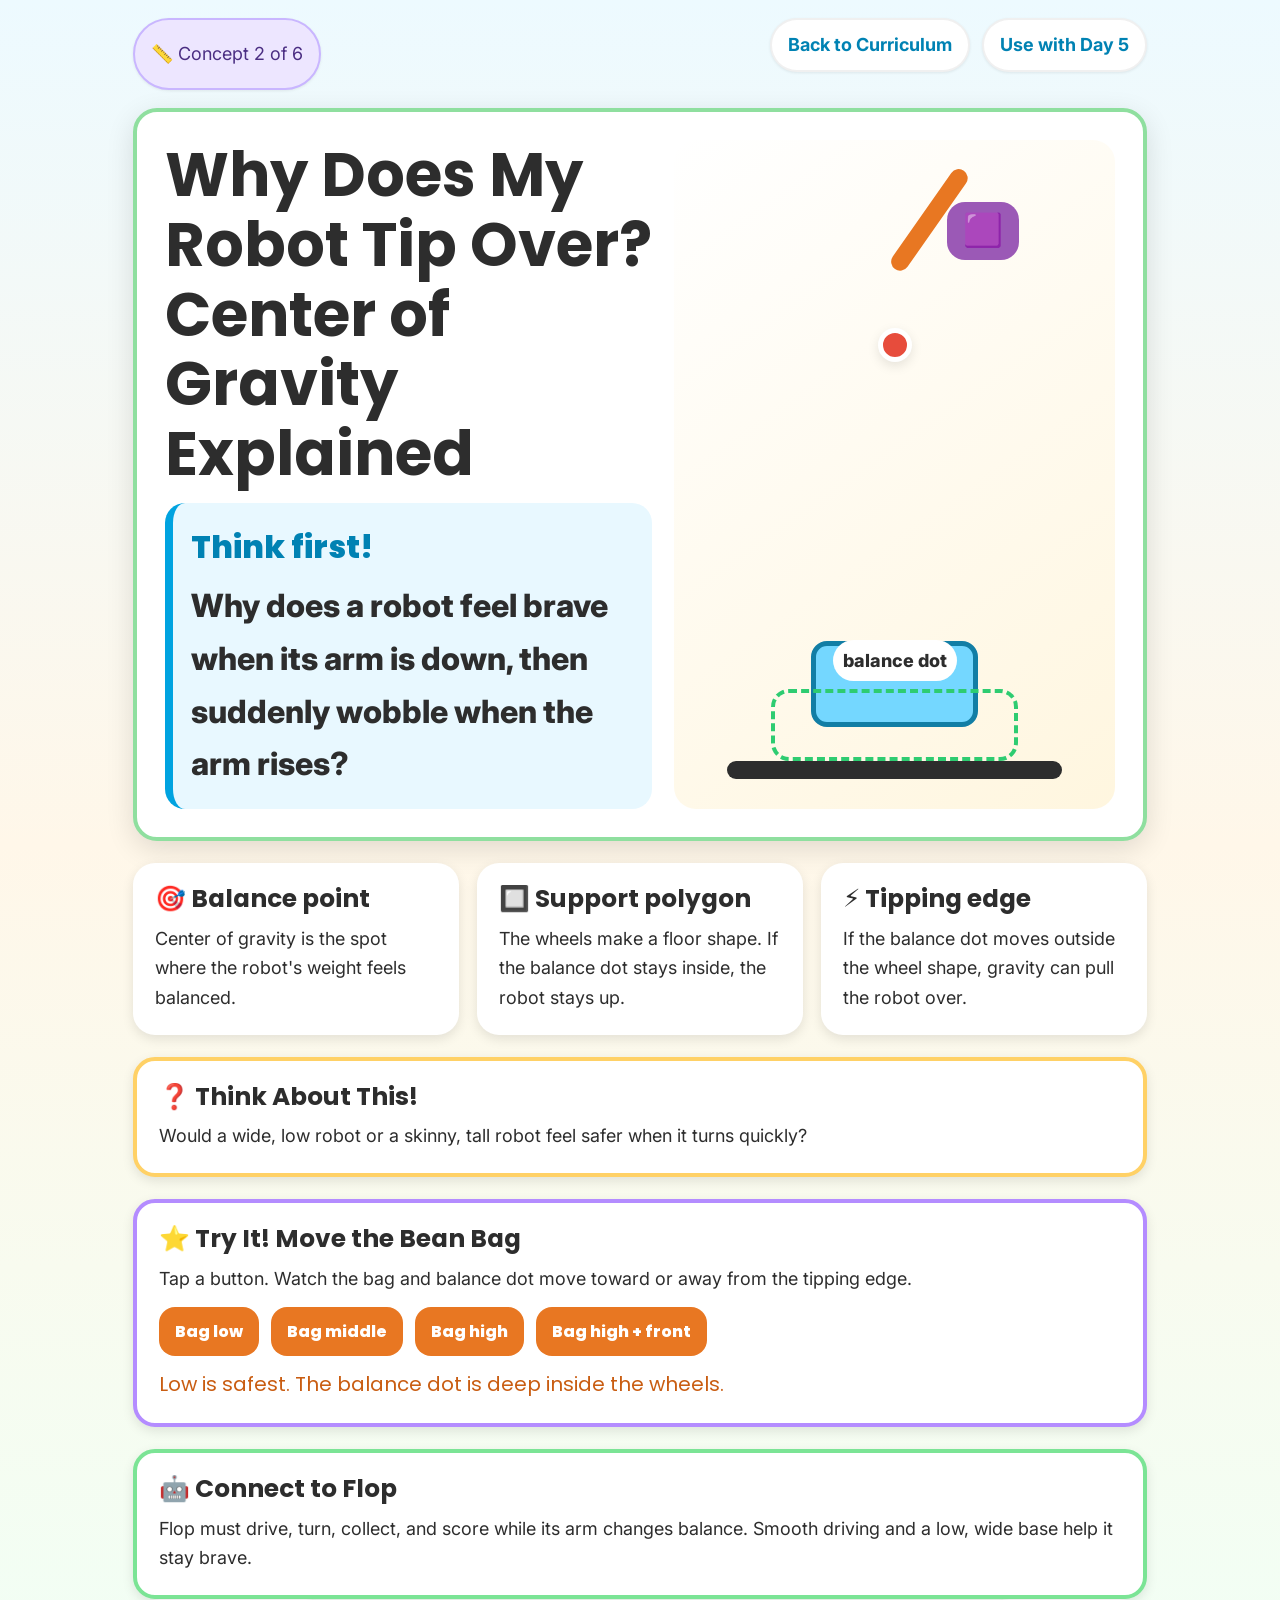
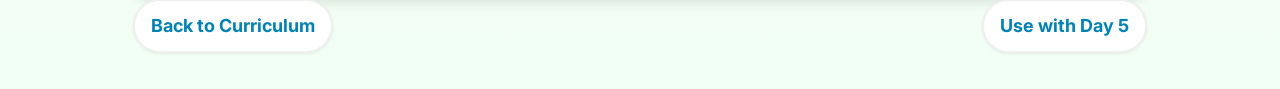
==== concepts/center-of-gravity.html @ 776666e0 "Add 6 custom concept pages (torque, center of gravity, friction, levers, omni wheels, linkages) + 16" ====
<!DOCTYPE html>
<html lang="en">
<head>
  <meta charset="UTF-8">
  <meta name="viewport" content="width=device-width, initial-scale=1.0">
  <title>Why Does My Robot Tip Over? Center of Gravity Explained</title>
  <link rel="preconnect" href="https://fonts.googleapis.com">
  <link rel="preconnect" href="https://fonts.gstatic.com" crossorigin>
  <link href="https://fonts.googleapis.com/css2?family=Inter:wght@400;500;600;700&amp;family=Poppins:wght@600;700;800&amp;display=swap" rel="stylesheet">
  <style>
    :root { --primary:#E87722; --primary-dark:#c95d12; --secondary:#2D2D2D; --accent:#00A3E0; --accent-dark:#0082b3; --success:#2ECC71; --warning:#F39C12; --danger:#E74C3C; --light:#F8F9FA; --light-gray:#E9ECEF; --medium-gray:#6C757D; --dark-gray:#343A40; --white:#FFFFFF; --shadow-sm:0 1px 3px rgba(0,0,0,0.08); --shadow-md:0 4px 12px rgba(0,0,0,0.10); --shadow-lg:0 8px 28px rgba(0,0,0,0.12); --radius-sm:6px; --radius-md:12px; --radius-lg:20px; --font-heading:'Poppins',system-ui,-apple-system,sans-serif; --font-body:'Inter',system-ui,-apple-system,sans-serif; }
    * { box-sizing:border-box; margin:0; padding:0; }
    body { background:linear-gradient(180deg,#edfaff,#fff7e9,#f1fff5); color:var(--secondary); font-family:var(--font-body); font-size:18px; line-height:1.65; min-width:320px; }
    h1,h2,h3 { font-family:var(--font-heading); line-height:1.15; }
    a { color:var(--accent-dark); font-weight:700; }
    .wrap { margin:0 auto; max-width:1050px; padding:18px; }
    .top,.nav { display:flex; flex-wrap:wrap; gap:12px; justify-content:space-between; margin-bottom:18px; }
    .pill,.nav a { align-items:center; background:var(--white); border:2px solid rgba(0,0,0,.06); border-radius:999px; box-shadow:var(--shadow-sm); display:inline-flex; min-height:46px; padding:10px 16px; text-decoration:none; }
    .progress { background:#ede6ff; border-color:#c9b6ff; color:#4b2e83; }
    .hero { background:var(--white); border:4px solid #8fdf9f; border-radius:24px; box-shadow:var(--shadow-lg); display:grid; gap:22px; grid-template-columns:1.05fr .95fr; padding:28px; }
    h1 { font-size:clamp(2rem,6vw,3.8rem); margin-bottom:14px; }
    .hook { background:#e8f8ff; border-left:8px solid var(--accent); border-radius:var(--radius-lg); font-size:clamp(1.3rem,3vw,2rem); font-weight:800; padding:18px; }
    .big-question { color:var(--accent-dark); display:block; font-family:var(--font-heading); margin-bottom:6px; }
    .diagram { background:linear-gradient(145deg,#ffffff,#fff6df); border-radius:22px; min-height:340px; padding:20px; position:relative; }
    .floor { background:#2d2d2d; border-radius:12px; bottom:30px; height:18px; left:12%; position:absolute; right:12%; }
    .support { border:4px dashed var(--success); border-radius:18px; bottom:48px; height:72px; left:22%; position:absolute; right:22%; }
    .bot { background:#74d7ff; border:5px solid #127ea5; border-radius:16px; bottom:82px; height:86px; left:31%; position:absolute; width:38%; }
    .arm { background:var(--primary); border-radius:999px; height:18px; left:50%; position:absolute; top:120px; transform-origin:left center; transform:rotate(-55deg); width:120px; }
    .bag { align-items:center; background:#9b59b6; border-radius:18px; color:white; display:flex; font-size:2rem; height:58px; justify-content:center; left:62%; position:absolute; top:62px; transition:.25s; width:72px; }
    .dot { background:var(--danger); border:5px solid white; border-radius:50%; box-shadow:var(--shadow-md); height:34px; left:50%; position:absolute; top:205px; transform:translate(-50%,-50%); transition:.25s; width:34px; }
    .label { background:white; border-radius:999px; bottom:128px; font-weight:800; left:50%; padding:6px 10px; position:absolute; transform:translateX(-50%); }
    .grid { display:grid; gap:18px; grid-template-columns:repeat(3,1fr); margin-top:22px; }
    .card,.try,.robot,.think { background:var(--white); border-radius:22px; box-shadow:var(--shadow-md); padding:22px; }
    .card h2,.try h2,.robot h2,.think h2 { font-size:1.55rem; margin-bottom:10px; }
    .think { border:4px solid #ffd166; margin-top:22px; }
    .try { border:4px solid #b48cff; margin-top:22px; }
    .robot { border:4px solid #7be495; margin-top:22px; }
    .buttons { display:flex; flex-wrap:wrap; gap:12px; margin-top:14px; }
    button { background:var(--primary); border:0; border-radius:16px; color:white; cursor:pointer; font:800 1rem var(--font-heading); min-height:48px; padding:12px 16px; transition:.2s; }
    button:hover,button:focus { background:var(--primary-dark); transform:translateY(-1px); }
    .status { color:var(--primary-dark); font-family:var(--font-heading); font-size:1.25rem; margin-top:12px; }
    @media (max-width:760px) { .hero,.grid { grid-template-columns:1fr; } .diagram { min-height:310px; } }
    @media print { body { background:white; } .top,.nav,.hero,.card,.try,.robot,.think { box-shadow:none; } .try { break-inside:avoid; } button { display:none; } }
  </style>
</head>
<body>
  <main class="wrap">
    <div class="top"><span class="pill progress">📏 Concept 2 of 6</span><nav class="nav" aria-label="Concept links"><a href="../index.html#curriculum">Back to Curriculum</a><a href="../index.html#builds">Use with Day 5</a></nav></div>
    <section class="hero">
      <div><h1>Why Does My Robot Tip Over? Center of Gravity Explained</h1><p class="hook"><span class="big-question">Think first!</span>Why does a robot feel brave when its arm is down, then suddenly wobble when the arm rises?</p></div>
      <div class="diagram" role="img" aria-label="CSS diagram of a robot base with a support polygon and a red balance dot."><div class="bag" id="bag">🟪</div><div class="arm" id="arm"></div><div class="bot"></div><div class="support"></div><div class="floor"></div><div class="dot" id="dot"></div><div class="label">balance dot</div></div>
    </section>
    <section class="grid">
      <article class="card"><h2>🎯 Balance point</h2><p>Center of gravity is the spot where the robot's weight feels balanced.</p></article>
      <article class="card"><h2>🔲 Support polygon</h2><p>The wheels make a floor shape. If the balance dot stays inside, the robot stays up.</p></article>
      <article class="card"><h2>⚡ Tipping edge</h2><p>If the balance dot moves outside the wheel shape, gravity can pull the robot over.</p></article>
    </section>
    <section class="think"><h2>❓ Think About This!</h2><p>Would a wide, low robot or a skinny, tall robot feel safer when it turns quickly?</p></section>
    <section class="try">
      <h2>⭐ Try It! Move the Bean Bag</h2>
      <p>Tap a button. Watch the bag and balance dot move toward or away from the tipping edge.</p>
      <div class="buttons"><button type="button" data-pos="low">Bag low</button><button type="button" data-pos="middle">Bag middle</button><button type="button" data-pos="high">Bag high</button><button type="button" data-pos="front">Bag high + front</button></div>
      <p class="status" id="status">Low is safest. The balance dot is deep inside the wheels.</p>
    </section>
    <section class="robot"><h2>🤖 Connect to Flop</h2><p>Flop must drive, turn, collect, and score while its arm changes balance. Smooth driving and a low, wide base help it stay brave.</p></section>
    <nav class="nav" aria-label="Bottom links"><a href="../index.html#curriculum">Back to Curriculum</a><a href="../index.html#builds">Use with Day 5</a></nav>
  </main>
  <script>
    const states = {
      low: { bag:['50%','190px'], dot:['50%','218px'], arm:'20deg', text:'Low is safest. The balance dot is deep inside the wheels.' },
      middle: { bag:['57%','124px'], dot:['56%','205px'], arm:'-25deg', text:'Middle is okay, but the dot starts walking toward the edge.' },
      high: { bag:['62%','62px'], dot:['61%','198px'], arm:'-55deg', text:'High is wobblier. Slow turns help.' },
      front: { bag:['72%','58px'], dot:['72%','198px'], arm:'-48deg', text:'Danger zone! The dot is near the edge, so tipping is much easier.' }
    };
    document.querySelectorAll('button[data-pos]').forEach(button => button.addEventListener('click', () => {
      const s = states[button.dataset.pos];
      document.querySelector('#bag').style.left = s.bag[0];
      document.querySelector('#bag').style.top = s.bag[1];
      document.querySelector('#dot').style.left = s.dot[0];
      document.querySelector('#dot').style.top = s.dot[1];
      document.querySelector('#arm').style.transform = 'rotate(' + s.arm + ')';
      document.querySelector('#status').textContent = s.text;
    }));
  </script>
</body>
</html>
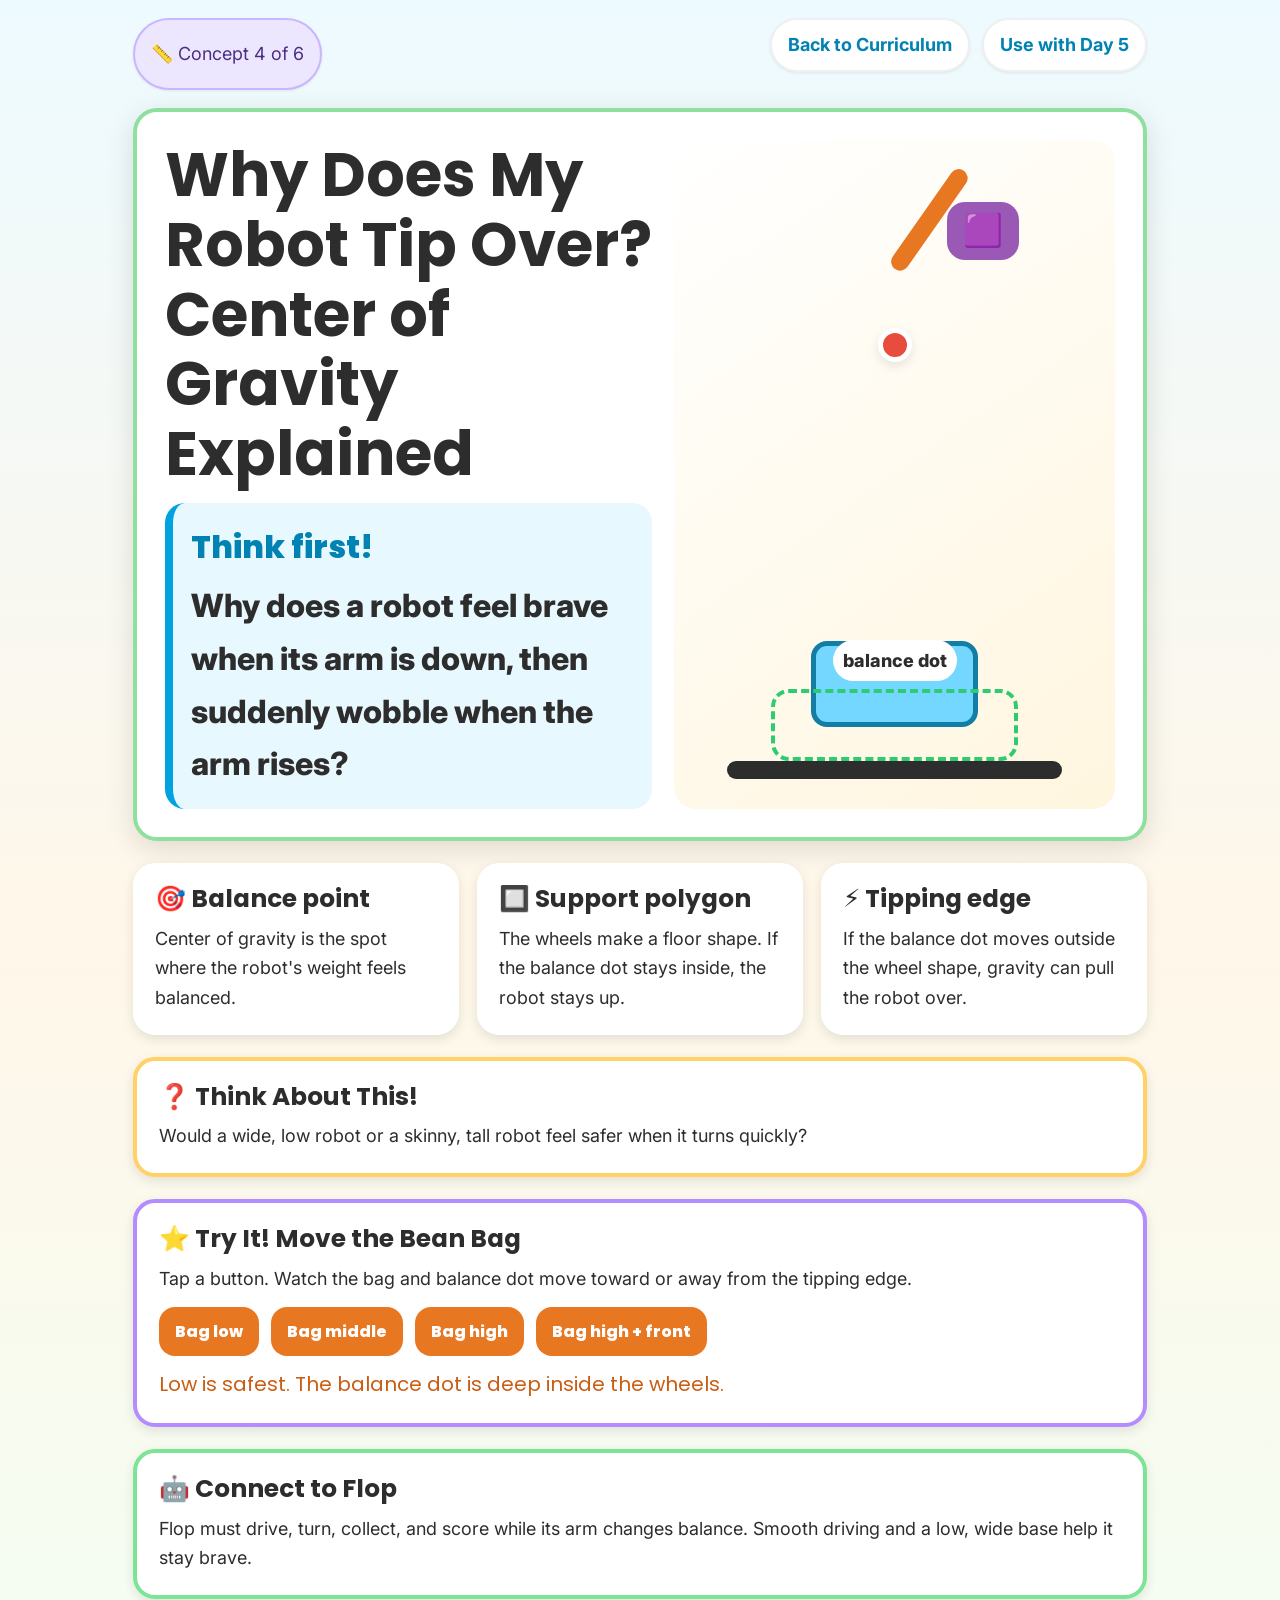
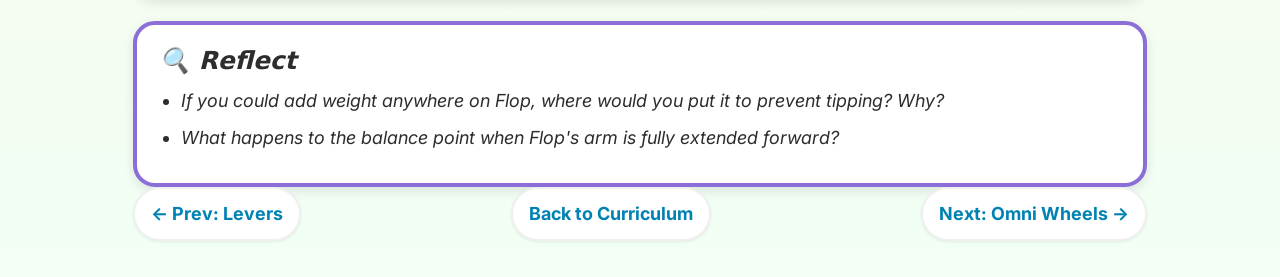
==== commit 4f6d69dc: "Fix all 15 review issues: renumber concept pages, add 34 curriculum videos as cards (110 total), fix" ====
--- a/concepts/center-of-gravity.html
+++ b/concepts/center-of-gravity.html
@@ -35,6 +35,10 @@
     .think { border:4px solid #ffd166; margin-top:22px; }
     .try { border:4px solid #b48cff; margin-top:22px; }
     .robot { border:4px solid #7be495; margin-top:22px; }
+    .reflect { background:var(--white); border:4px solid #8b6ed8; border-radius:22px; box-shadow:var(--shadow-md); font-style:italic; margin-top:22px; padding:22px; }
+    .reflect h2 { font-size:1.55rem; margin-bottom:10px; }
+    .reflect ul { padding-left:22px; }
+    .reflect li { margin-bottom:8px; }
     .buttons { display:flex; flex-wrap:wrap; gap:12px; margin-top:14px; }
     button { background:var(--primary); border:0; border-radius:16px; color:white; cursor:pointer; font:800 1rem var(--font-heading); min-height:48px; padding:12px 16px; transition:.2s; }
     button:hover,button:focus { background:var(--primary-dark); transform:translateY(-1px); }
@@ -45,7 +49,7 @@
 </head>
 <body>
   <main class="wrap">
-    <div class="top"><span class="pill progress">📏 Concept 2 of 6</span><nav class="nav" aria-label="Concept links"><a href="../index.html#curriculum">Back to Curriculum</a><a href="../index.html#builds">Use with Day 5</a></nav></div>
+    <div class="top"><span class="pill progress">📏 Concept 4 of 6</span><nav class="nav" aria-label="Concept links"><a href="../index.html#curriculum">Back to Curriculum</a><a href="../index.html#day-5">Use with Day 5</a></nav></div>
     <section class="hero">
       <div><h1>Why Does My Robot Tip Over? Center of Gravity Explained</h1><p class="hook"><span class="big-question">Think first!</span>Why does a robot feel brave when its arm is down, then suddenly wobble when the arm rises?</p></div>
       <div class="diagram" role="img" aria-label="CSS diagram of a robot base with a support polygon and a red balance dot."><div class="bag" id="bag">🟪</div><div class="arm" id="arm"></div><div class="bot"></div><div class="support"></div><div class="floor"></div><div class="dot" id="dot"></div><div class="label">balance dot</div></div>
@@ -63,7 +67,8 @@
       <p class="status" id="status">Low is safest. The balance dot is deep inside the wheels.</p>
     </section>
     <section class="robot"><h2>🤖 Connect to Flop</h2><p>Flop must drive, turn, collect, and score while its arm changes balance. Smooth driving and a low, wide base help it stay brave.</p></section>
-    <nav class="nav" aria-label="Bottom links"><a href="../index.html#curriculum">Back to Curriculum</a><a href="../index.html#builds">Use with Day 5</a></nav>
+    <section class="reflect"><h2>🔍 Reflect</h2><ul><li>If you could add weight anywhere on Flop, where would you put it to prevent tipping? Why?</li><li>What happens to the balance point when Flop's arm is fully extended forward?</li></ul></section>
+    <nav class="nav" aria-label="Bottom links"><a href="levers.html">← Prev: Levers</a><a href="../index.html#curriculum">Back to Curriculum</a><a href="omni-wheels.html">Next: Omni Wheels →</a></nav>
   </main>
   <script>
     const states = {
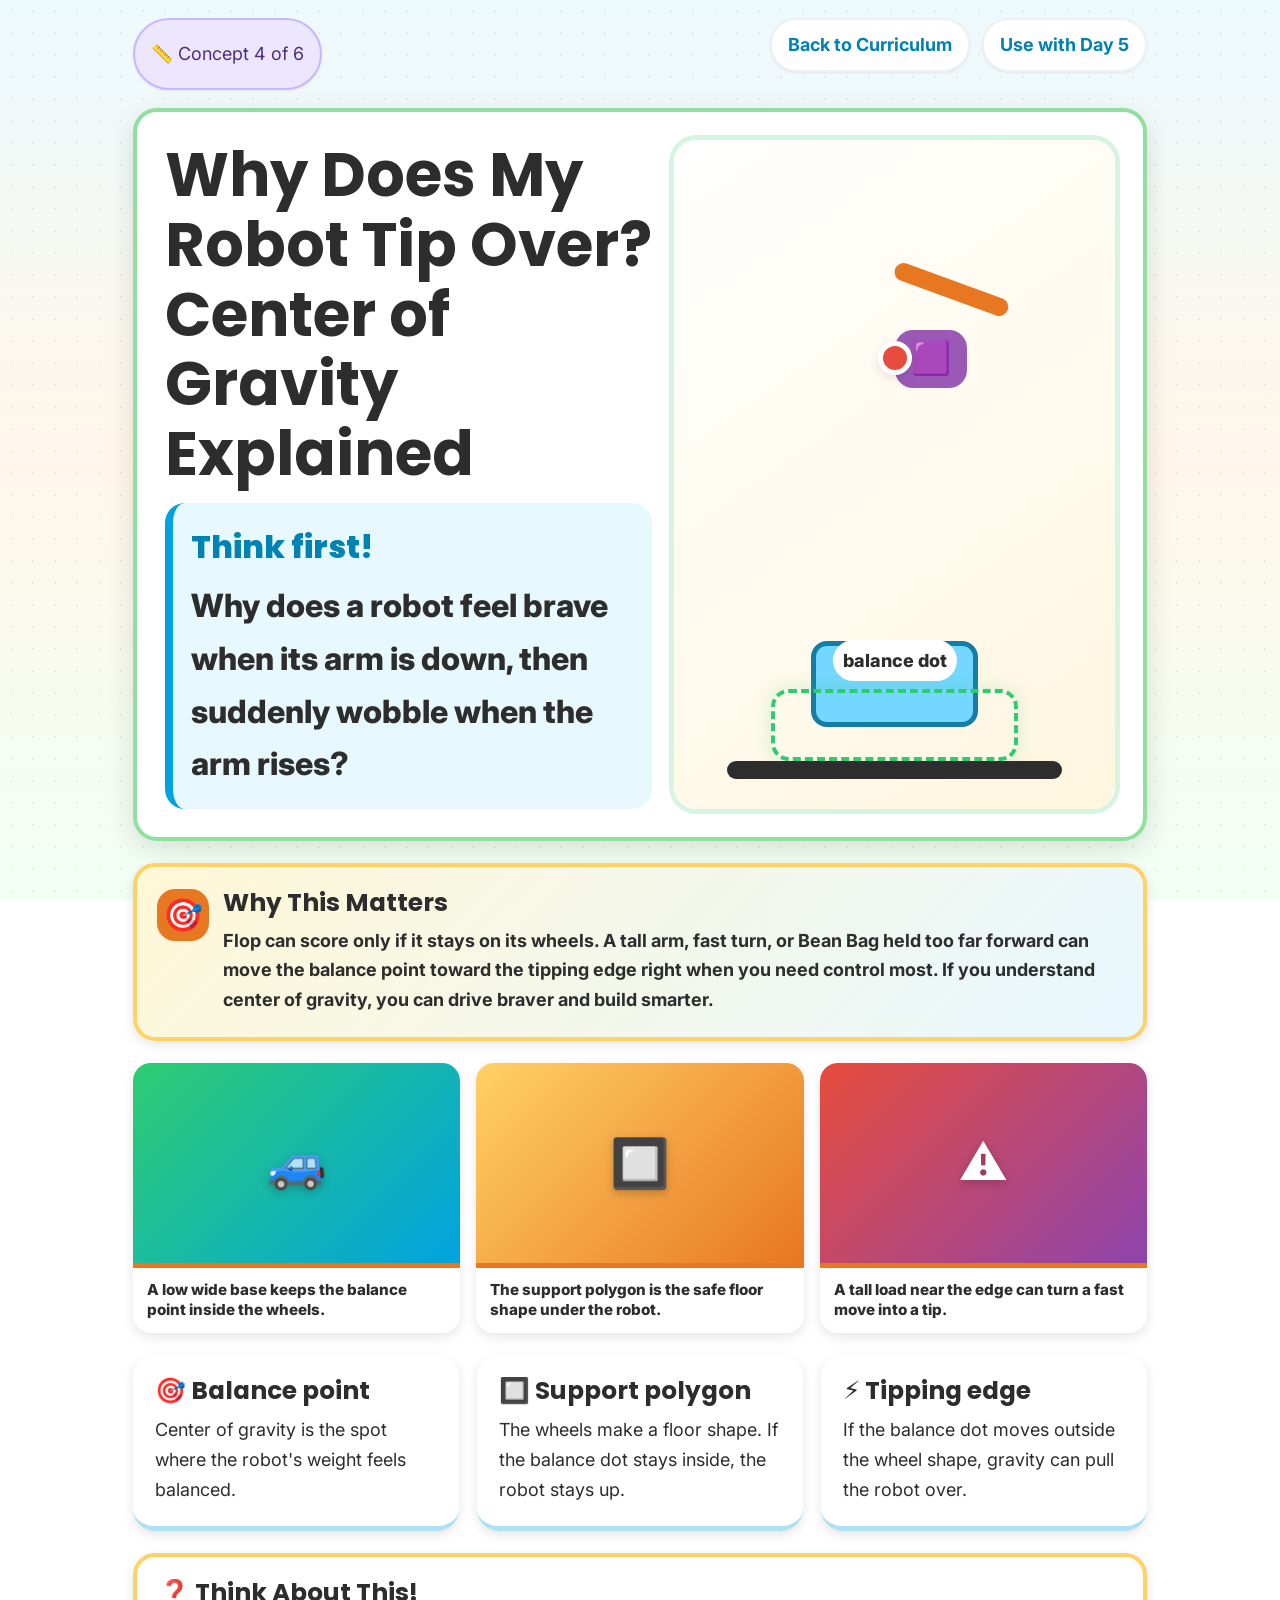
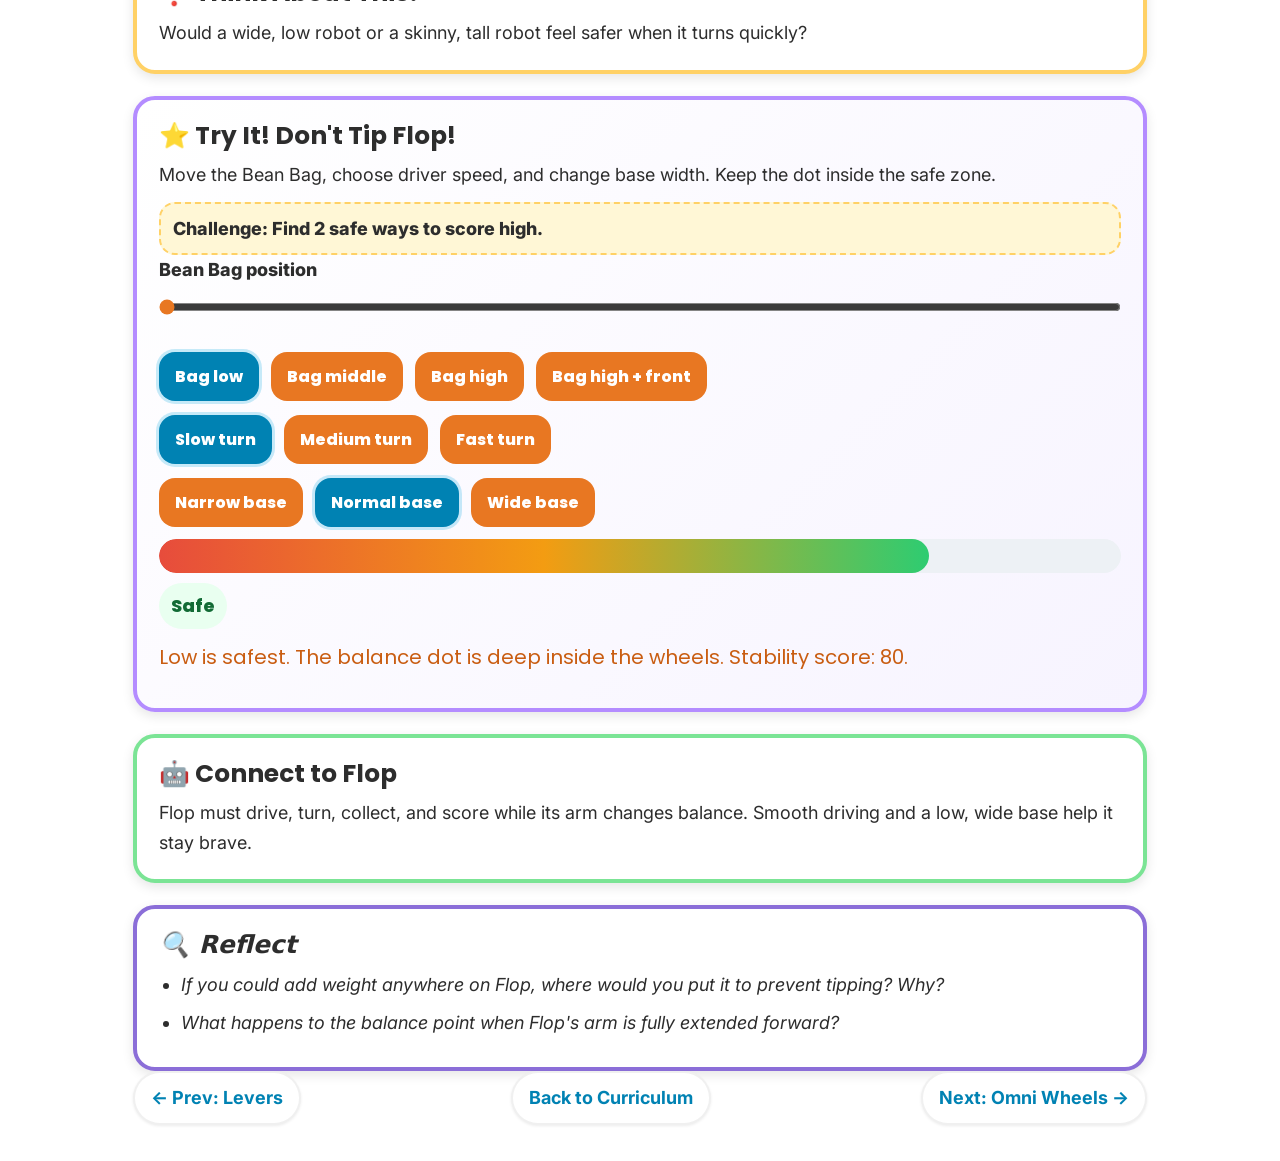
==== commit f924dc89: "Visual improvements: Why This Matters boxes + photo strips + upgraded interactive Try It on all 6 co" ====
--- a/concepts/center-of-gravity.html
+++ b/concepts/center-of-gravity.html
@@ -43,7 +43,126 @@
     button { background:var(--primary); border:0; border-radius:16px; color:white; cursor:pointer; font:800 1rem var(--font-heading); min-height:48px; padding:12px 16px; transition:.2s; }
     button:hover,button:focus { background:var(--primary-dark); transform:translateY(-1px); }
     .status { color:var(--primary-dark); font-family:var(--font-heading); font-size:1.25rem; margin-top:12px; }
-    @media (max-width:760px) { .hero,.grid { grid-template-columns:1fr; } .diagram { min-height:310px; } }
+    body::before {
+      background-image: radial-gradient(rgba(45,45,45,.08) 1px, transparent 1px);
+      background-size: 22px 22px;
+      content: "";
+      inset: 0;
+      pointer-events: none;
+      position: fixed;
+      z-index: -1;
+    }
+    .hero { position: relative; overflow: hidden; }
+    .diagram { overflow: hidden; transition:transform .25s ease, box-shadow .25s ease; }
+    .hero-photo {
+      border: 4px solid rgba(255,255,255,.9);
+      border-radius: 18px;
+      box-shadow: var(--shadow-md);
+      display: block;
+      height: 128px;
+      margin-bottom: 12px;
+      object-fit: cover;
+      width: 100%;
+    }
+    .why-matters {
+      background: linear-gradient(135deg, #fff7d6, #e8f8ff);
+      border: 4px solid #ffd166;
+      border-radius: 22px;
+      box-shadow: var(--shadow-md);
+      margin-top: 22px;
+      padding: 22px 22px 22px 86px;
+      position: relative;
+    }
+    .why-matters::before {
+      align-items: center;
+      background: var(--primary);
+      border-radius: 18px;
+      color: var(--white);
+      content: attr(data-icon);
+      display: flex;
+      font-size: 2rem;
+      height: 52px;
+      justify-content: center;
+      left: 20px;
+      position: absolute;
+      top: 22px;
+      width: 52px;
+    }
+    .why-matters h2 { font-size: 1.55rem; margin-bottom: 8px; }
+    .why-matters p { font-weight: 700; }
+    .photo-strip {
+      display: grid;
+      gap: 16px;
+      grid-template-columns: repeat(3, 1fr);
+      margin-top: 22px;
+    }
+    .photo-card {
+      background: var(--white);
+      border-radius: 18px;
+      box-shadow: var(--shadow-md);
+      overflow: hidden;
+      transition: transform .2s ease, box-shadow .2s ease;
+    }
+    .photo-card:hover,
+    .photo-card:focus-within {
+      box-shadow: var(--shadow-lg);
+      transform: translateY(-3px) rotate(-.4deg);
+    }
+    .photo-card img {
+      aspect-ratio: 4 / 3;
+      display: block;
+      height: auto;
+      object-fit: cover;
+      transition: transform .25s ease;
+      width: 100%;
+    }
+    .photo-card:hover img { transform: scale(1.04); }
+    .photo-card figcaption {
+      border-top: 5px solid var(--primary);
+      font-size: .95rem;
+      font-weight: 800;
+      line-height: 1.35;
+      padding: 12px 14px;
+    }
+    .card { border-bottom: 5px solid rgba(0,163,224,.32); transition: transform .2s ease, box-shadow .2s ease; }
+    .card:hover { box-shadow: var(--shadow-lg); transform: translateY(-4px); }
+    .try { background: linear-gradient(135deg, #ffffff, #f7f4ff); position: relative; overflow: hidden; }
+    .challenge-row, .reward-row { display: flex; flex-wrap: wrap; gap: 10px; margin-top: 12px; }
+    .reward-badge {
+      background: #e9fff0;
+      border: 2px solid #7be495;
+      border-radius: 999px;
+      color: #126b35;
+      display:none;
+      font-family: var(--font-heading);
+      font-size: .9rem;
+      font-weight: 800;
+      padding: 8px 12px;
+    }
+    .reward-badge.show { display:inline-flex; }
+    .shake { animation: shake .25s ease; }
+    @keyframes shake {
+      25% { transform: translateX(-4px); }
+      50% { transform: translateX(4px); }
+      75% { transform: translateX(-2px); }
+    }
+    .photo-placeholder { color:#fff; text-shadow:0 3px 10px rgba(0,0,0,.22); }
+    .support { border-color:#2ecc71; box-shadow:0 0 18px rgba(46,204,113,.22); }
+    .dot { animation:targetPulse 1.4s ease-in-out infinite; }
+    @keyframes targetPulse { 50% { box-shadow:0 0 0 8px rgba(231,76,60,.18), var(--shadow-md); } }
+    .diagram.tipping { box-shadow:0 0 0 5px rgba(231,76,60,.22); transform:rotate(2deg); }
+    .diagram.safe-zone { box-shadow:0 0 0 5px rgba(46,204,113,.2); }
+    .meter { background:#edf1f5; border-radius:999px; height:34px; overflow:hidden; margin-top:12px; }
+    .meter-fill { background:linear-gradient(90deg,var(--danger),var(--warning),var(--success)); border-radius:999px; height:100%; transition:width .25s ease; }
+    .indicator { border-radius:999px; display:inline-flex; font-family:var(--font-heading); font-weight:800; margin-top:10px; padding:8px 12px; }
+    .indicator.safe { background:#e9fff0; color:#126b35; }
+    .indicator.tip { background:#ffe0db; color:#9d2b22; }
+    button.selected { background:var(--accent-dark); box-shadow:0 0 0 3px rgba(0,163,224,.22); }
+    label { font-weight:800; }
+    input[type=range] { accent-color:var(--primary); min-height:44px; width:100%; }
+    .target { background:#fff7d6; border:2px dashed #ffd166; border-radius:16px; font-weight:800; margin-top:12px; padding:10px 12px; }
+    @media (min-width:761px) { body { background-attachment: fixed; } }
+    @media (max-width:760px) { .hero,.grid { grid-template-columns:1fr; } .diagram { min-height:310px; } .photo-strip { grid-template-columns: 1fr; } .why-matters { padding: 18px; } .why-matters::before { position: static; margin-bottom: 10px; } }
     @media print { body { background:white; } .top,.nav,.hero,.card,.try,.robot,.think { box-shadow:none; } .try { break-inside:avoid; } button { display:none; } }
   </style>
 </head>
@@ -54,6 +173,24 @@
       <div><h1>Why Does My Robot Tip Over? Center of Gravity Explained</h1><p class="hook"><span class="big-question">Think first!</span>Why does a robot feel brave when its arm is down, then suddenly wobble when the arm rises?</p></div>
       <div class="diagram" role="img" aria-label="CSS diagram of a robot base with a support polygon and a red balance dot."><div class="bag" id="bag">🟪</div><div class="arm" id="arm"></div><div class="bot"></div><div class="support"></div><div class="floor"></div><div class="dot" id="dot"></div><div class="label">balance dot</div></div>
     </section>
+    <section class="why-matters" data-icon="🎯">
+      <h2>Why This Matters</h2>
+      <p>Flop can score only if it stays on its wheels. A tall arm, fast turn, or Bean Bag held too far forward can move the balance point toward the tipping edge right when you need control most. If you understand center of gravity, you can drive braver and build smarter.</p>
+    </section>
+    <section class="photo-strip" aria-label="Real robot examples">
+      <figure class="photo-card">
+        <div class="photo-placeholder" role="img" aria-label="Low wide robot base that helps keep the center of gravity inside the wheels." loading="lazy" style="background:linear-gradient(135deg,#2ECC71,#00A3E0);height:200px;display:flex;align-items:center;justify-content:center;font-size:3rem;">🚙</div>
+        <figcaption>A low wide base keeps the balance point inside the wheels.</figcaption>
+      </figure>
+      <figure class="photo-card">
+        <div class="photo-placeholder" role="img" aria-label="Tape on the floor connecting wheel contact points to show the support polygon." loading="lazy" style="background:linear-gradient(135deg,#ffd166,#E87722);height:200px;display:flex;align-items:center;justify-content:center;font-size:3rem;">🔲</div>
+        <figcaption>The support polygon is the safe floor shape under the robot.</figcaption>
+      </figure>
+      <figure class="photo-card">
+        <div class="photo-placeholder" role="img" aria-label="Robot leaning near a tipping point during a controlled stability test." loading="lazy" style="background:linear-gradient(135deg,#E74C3C,#8e44ad);height:200px;display:flex;align-items:center;justify-content:center;font-size:3rem;">⚠️</div>
+        <figcaption>A tall load near the edge can turn a fast move into a tip.</figcaption>
+      </figure>
+    </section>
     <section class="grid">
       <article class="card"><h2>🎯 Balance point</h2><p>Center of gravity is the spot where the robot's weight feels balanced.</p></article>
       <article class="card"><h2>🔲 Support polygon</h2><p>The wheels make a floor shape. If the balance dot stays inside, the robot stays up.</p></article>
@@ -61,10 +198,17 @@
     </section>
     <section class="think"><h2>❓ Think About This!</h2><p>Would a wide, low robot or a skinny, tall robot feel safer when it turns quickly?</p></section>
     <section class="try">
-      <h2>⭐ Try It! Move the Bean Bag</h2>
-      <p>Tap a button. Watch the bag and balance dot move toward or away from the tipping edge.</p>
+      <h2>⭐ Try It! Don't Tip Flop!</h2>
+      <p>Move the Bean Bag, choose driver speed, and change base width. Keep the dot inside the safe zone.</p>
+      <p class="target">Challenge: Find 2 safe ways to score high.</p>
+      <label for="bagPosition">Bean Bag position</label><input id="bagPosition" type="range" min="0" max="3" value="0">
       <div class="buttons"><button type="button" data-pos="low">Bag low</button><button type="button" data-pos="middle">Bag middle</button><button type="button" data-pos="high">Bag high</button><button type="button" data-pos="front">Bag high + front</button></div>
+      <div class="buttons" id="speedChoice" aria-label="Driver speed selector"><button type="button" data-speed="slow">Slow turn</button><button type="button" data-speed="medium">Medium turn</button><button type="button" data-speed="fast">Fast turn</button></div>
+      <div class="buttons" id="baseChoice" aria-label="Base width selector"><button type="button" data-base="narrow">Narrow base</button><button type="button" data-base="normal">Normal base</button><button type="button" data-base="wide">Wide base</button></div>
+      <div class="meter" aria-label="Stability score"><div class="meter-fill" id="stabilityMeter" style="width:90%"></div></div>
+      <span class="indicator safe" id="tipIndicator">Safe</span>
       <p class="status" id="status">Low is safest. The balance dot is deep inside the wheels.</p>
+      <div class="reward-row"><span class="reward-badge" id="rewardBadge">🎯 Two safe high-score setups found!</span></div>
     </section>
     <section class="robot"><h2>🤖 Connect to Flop</h2><p>Flop must drive, turn, collect, and score while its arm changes balance. Smooth driving and a low, wide base help it stay brave.</p></section>
     <section class="reflect"><h2>🔍 Reflect</h2><ul><li>If you could add weight anywhere on Flop, where would you put it to prevent tipping? Why?</li><li>What happens to the balance point when Flop's arm is fully extended forward?</li></ul></section>
@@ -72,20 +216,63 @@
   </main>
   <script>
     const states = {
-      low: { bag:['50%','190px'], dot:['50%','218px'], arm:'20deg', text:'Low is safest. The balance dot is deep inside the wheels.' },
-      middle: { bag:['57%','124px'], dot:['56%','205px'], arm:'-25deg', text:'Middle is okay, but the dot starts walking toward the edge.' },
-      high: { bag:['62%','62px'], dot:['61%','198px'], arm:'-55deg', text:'High is wobblier. Slow turns help.' },
-      front: { bag:['72%','58px'], dot:['72%','198px'], arm:'-48deg', text:'Danger zone! The dot is near the edge, so tipping is much easier.' }
+      low: { bag:['50%','190px'], dot:['50%','218px'], arm:'20deg', risk:5, text:'Low is safest. The balance dot is deep inside the wheels.' },
+      middle: { bag:['57%','124px'], dot:['56%','205px'], arm:'-25deg', risk:18, text:'Middle is okay, but the dot starts walking toward the edge.' },
+      high: { bag:['62%','62px'], dot:['61%','198px'], arm:'-55deg', risk:34, text:'High is wobblier. Slow turns help.' },
+      front: { bag:['72%','58px'], dot:['72%','198px'], arm:'-48deg', risk:54, text:'Danger zone! The dot is near the edge, so tipping is much easier.' }
     };
-    document.querySelectorAll('button[data-pos]').forEach(button => button.addEventListener('click', () => {
-      const s = states[button.dataset.pos];
+    const speedStates = { slow:0, medium:12, fast:28 };
+    const baseStates = { narrow:0, normal:15, wide:30 };
+    const posKeys = ['low','middle','high','front'];
+    const safeHighConfigs = new Set();
+    let pos = 'low';
+    let speed = 'slow';
+    let base = 'normal';
+    function updateStability() {
+      const s = states[pos];
+      const score = Math.max(0, Math.min(100, 70 + baseStates[base] - s.risk - speedStates[speed]));
       document.querySelector('#bag').style.left = s.bag[0];
       document.querySelector('#bag').style.top = s.bag[1];
       document.querySelector('#dot').style.left = s.dot[0];
       document.querySelector('#dot').style.top = s.dot[1];
       document.querySelector('#arm').style.transform = 'rotate(' + s.arm + ')';
-      document.querySelector('#status').textContent = s.text;
+      document.querySelector('#stabilityMeter').style.width = score + '%';
+      const indicator = document.querySelector('#tipIndicator');
+      const heroDiagram = document.querySelector('.diagram');
+      const isTip = score < 45;
+      indicator.textContent = isTip ? 'TIP!' : score < 65 ? 'Wobbly' : 'Safe';
+      indicator.className = 'indicator ' + (isTip ? 'tip' : 'safe');
+      heroDiagram.classList.toggle('tipping', isTip);
+      heroDiagram.classList.toggle('safe-zone', score >= 65);
+      document.querySelector('#status').textContent = isTip ? 'Back off: lower the arm or slow the turn.' : s.text + ' Stability score: ' + score + '.';
+      if ((pos === 'high' || pos === 'front') && score >= 65) safeHighConfigs.add(pos + '-' + speed + '-' + base);
+      document.querySelector('#rewardBadge').classList.toggle('show', safeHighConfigs.size >= 2);
+    }
+    document.querySelectorAll('button[data-pos]').forEach(button => button.addEventListener('click', () => {
+      document.querySelectorAll('button[data-pos]').forEach(b => b.classList.remove('selected'));
+      button.classList.add('selected');
+      pos = button.dataset.pos;
+      document.querySelector('#bagPosition').value = posKeys.indexOf(pos);
+      updateStability();
     }));
+    document.querySelector('#bagPosition').addEventListener('input', event => {
+      document.querySelector('[data-pos="' + posKeys[Number(event.target.value)] + '"]').click();
+    });
+    document.querySelectorAll('button[data-speed]').forEach(button => button.addEventListener('click', () => {
+      document.querySelectorAll('button[data-speed]').forEach(b => b.classList.remove('selected'));
+      button.classList.add('selected');
+      speed = button.dataset.speed;
+      updateStability();
+    }));
+    document.querySelectorAll('button[data-base]').forEach(button => button.addEventListener('click', () => {
+      document.querySelectorAll('button[data-base]').forEach(b => b.classList.remove('selected'));
+      button.classList.add('selected');
+      base = button.dataset.base;
+      updateStability();
+    }));
+    document.querySelector('[data-pos="low"]').click();
+    document.querySelector('[data-speed="slow"]').click();
+    document.querySelector('[data-base="normal"]').click();
   </script>
 </body>
 </html>
